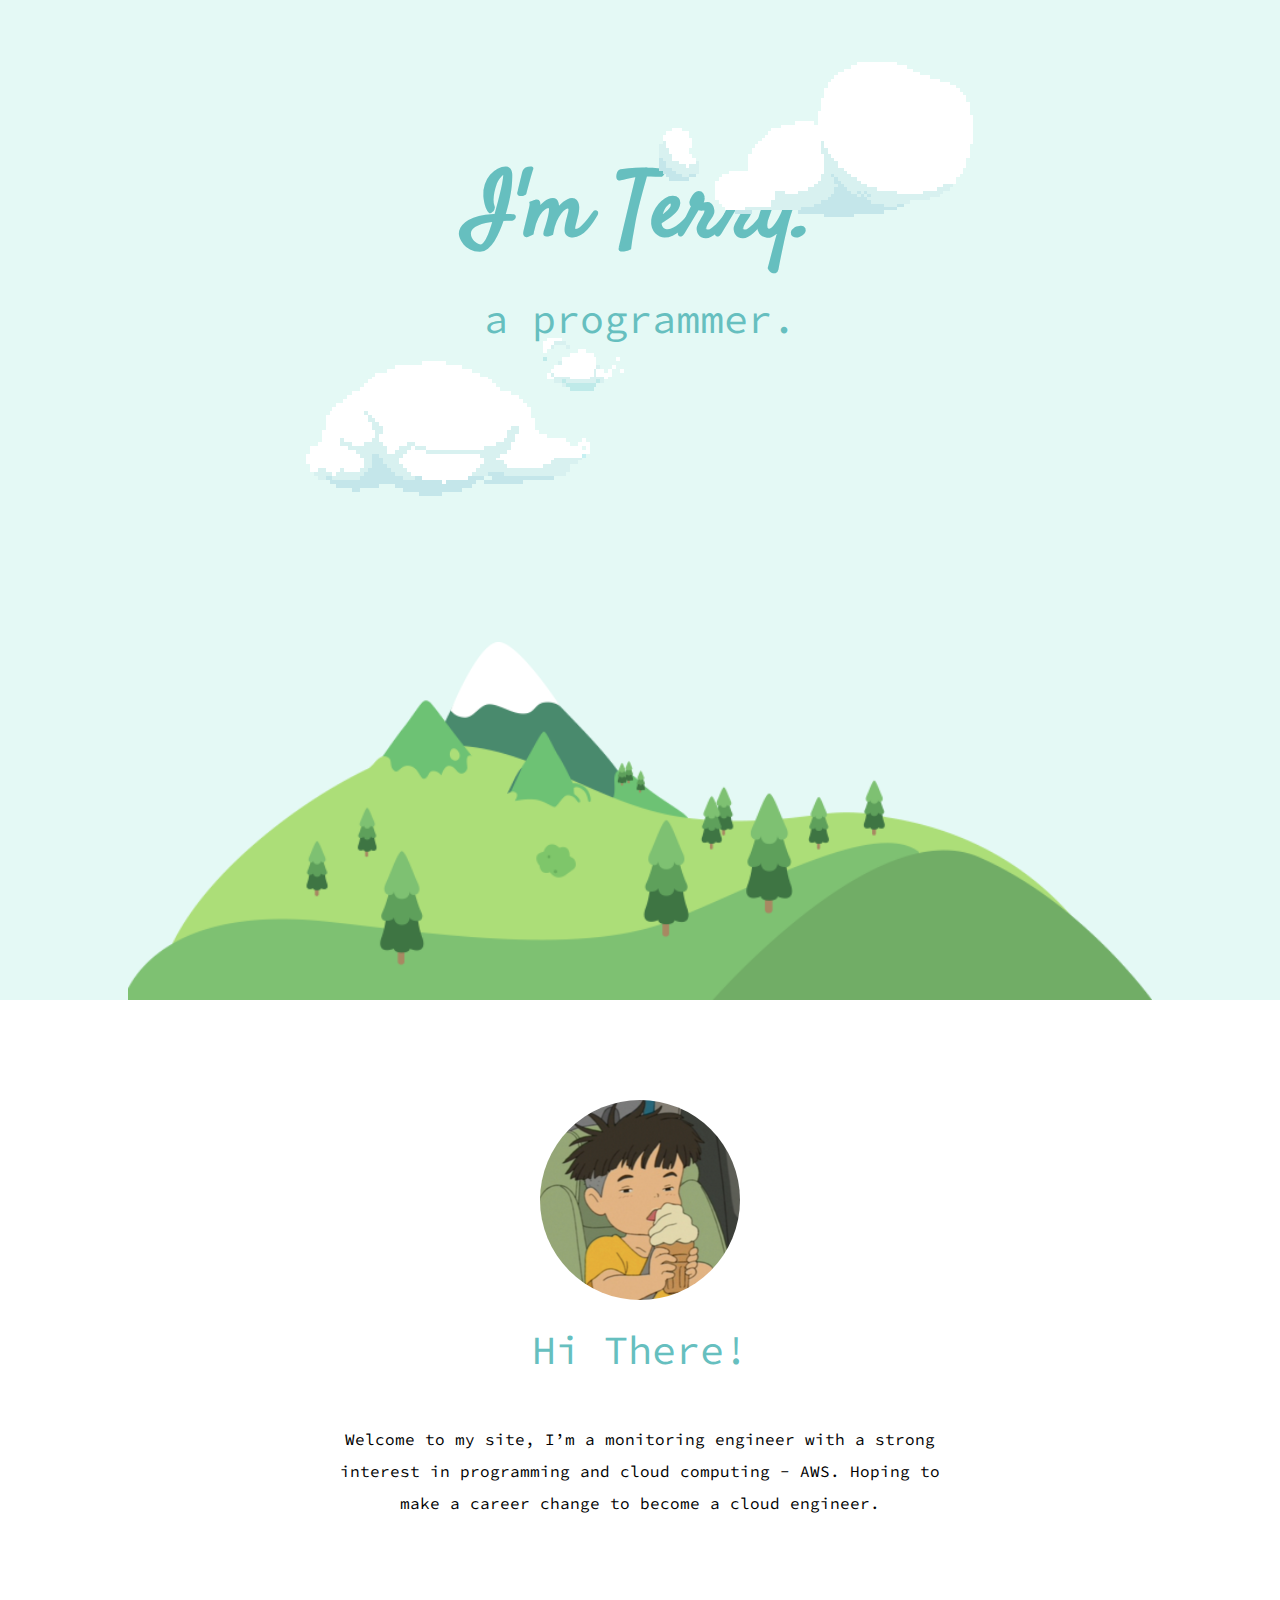
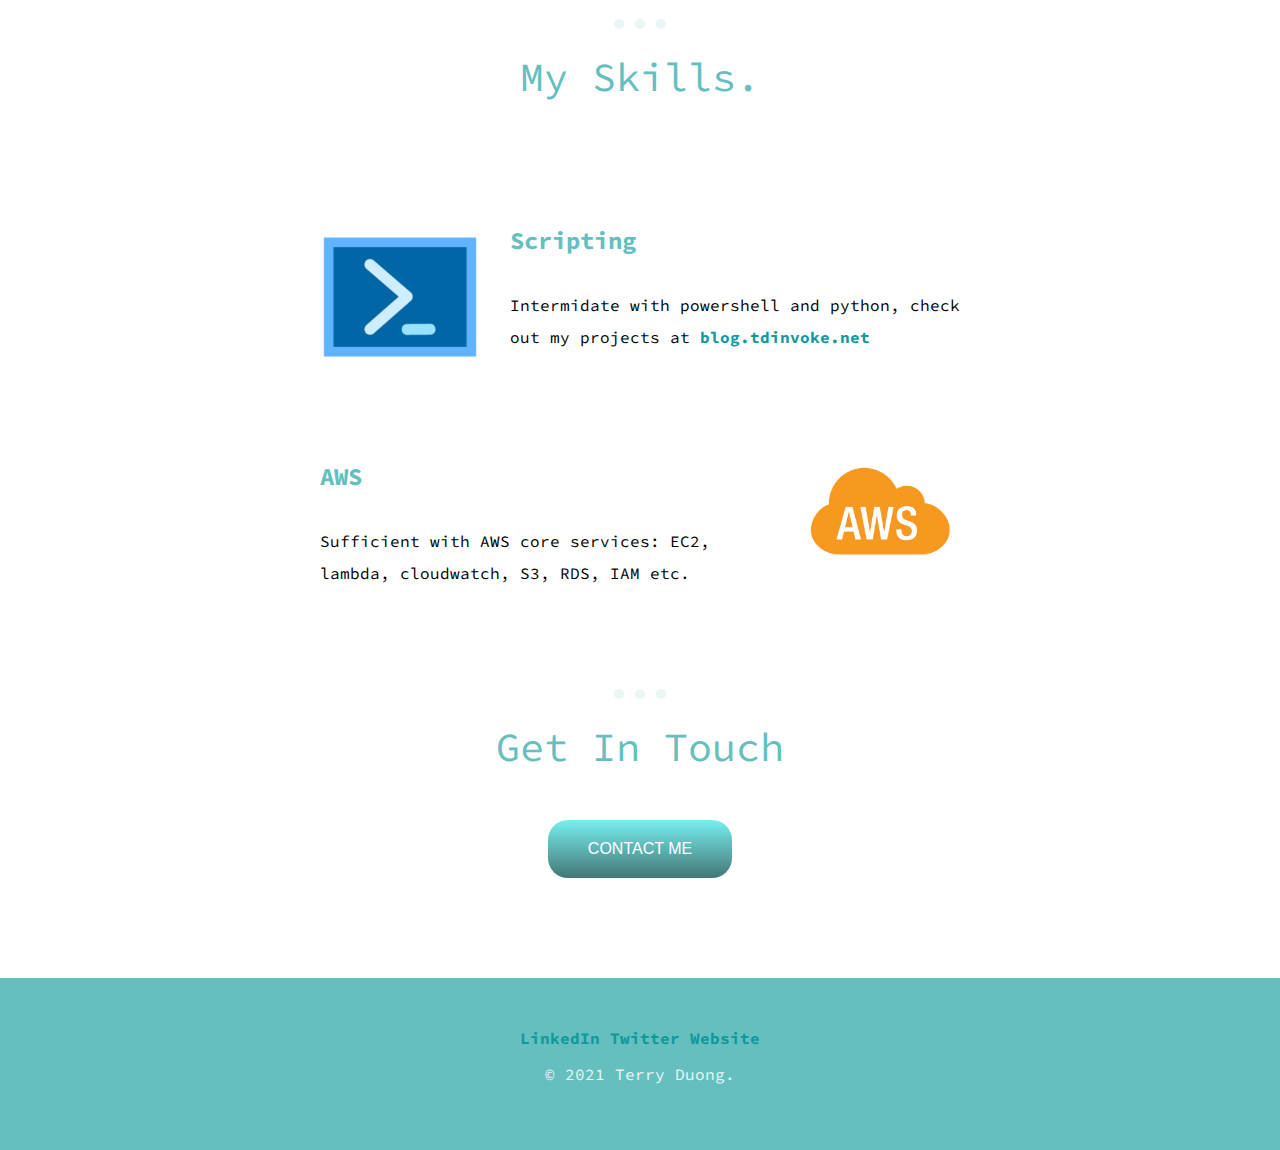
==== day-44/my_site/index.html @ 5d415780 "added day 41-44" ====
<!DOCTYPE html>
<html lang="en">

<head>
    <meta charset="UTF-8">
    <meta http-equiv="X-UA-Compatible" content="IE=edge">
    <meta name="viewport" content="width=device-width, initial-scale=1.0">
    <title>Terry Duong</title>
    <link rel="stylesheet" href="css/styles.css">
    <link rel="icon" href="img/tduong.ico" type="image/x-icon">
    <link rel="preconnect" href="https://fonts.gstatic.com">
    <link rel="preconnect" href="https://fonts.gstatic.com">
    <link href="https://fonts.googleapis.com/css2?family=Satisfy&family=Source+Code+Pro:wght@200&display=swap"
        rel="stylesheet">
</head>

<body>
    <div class="top-container">
        <img class="top-cloud" src="img/cloud_top.png" alt="cloud-img">
        <h1>I'm Terry.</h1>
        <h2>a programmer.</h2>
        <img class="bottom-cloud" src="img/cloud_bot.png" alt="cloud-img">
        <img class="mountain" src="img/mountain.png" alt="mountain-img">
    </div>
    <div class="mid-container">
        <div class="profile">
            <img class="round-img" src="img/tduong_logo.png" alt="profile image">
            <h2>Hi There!</h2>
            <p>Welcome to my site, I’m a monitoring engineer with a strong interest in programming and cloud computing - AWS. Hoping to make a career change to become a cloud engineer. 
            </p>
        </div>
        <hr>
        <div class="skills">
            <h2>My Skills.</h2>
            <div class="skill-row">
                <img class="script" src="img/script.png" alt="">
                <h3>Scripting</h3>
                <p>Intermidate with powershell and python, check out my projects at <a class="footer-link" href="https://blog.tdinvoke.net/">blog.tdinvoke.net</a></p>
            </div>
            <div class="skill-row">
                <img class="aws-logo" src="img/aws_logo.png" alt="">
                <h3>AWS</h3>
                <p>Sufficient with AWS core services: EC2, lambda, cloudwatch, S3, RDS, IAM etc.
                </p>
            </div>
        </div>
        <hr>
        <div class="contact-me">
            <h2>Get In Touch</h2>
            <a class="btn" href="mailto:tduong10101@gmail.com">CONTACT ME</a>
        </div>
    </div>


    <div class="bottom-container">
        <a class="footer-link" href="https://www.linkedin.com/in/terry-duong-a722b662/">LinkedIn</a>
        <a class="footer-link" href="https://twitter.com/Terry_Duong">Twitter</a>
        <a class="footer-link" href="https://blog.tdinvoke.net/">Website</a>
        <p>© 2021 Terry Duong.</p>
    </div>

</body>

</html>
---- day-44/my_site/css/styles.css ----
html {
    height: 100%;
}
body {
    margin:0;
    text-align:center;
    font-family: 'Source Code Pro', monospace;
    height: 100%;
}

h1 {
    font-size: 5.625rem;
    margin: 50px auto 0 auto;
    font-family: 'Satisfy', cursive;
    color: #66BFBF;
}
h2 {
    font-size: 2.5rem;
    margin-top: 0;
    color: #66BFBF;
    font-weight: normal;
    line-height: 2;
}
h3 {
    font-size: 1.5rem;
    color: #66BFBF;
}
.top-container {
    background-color: #e4f9f5;
    position: relative;
    padding-top: 100px;
    height: 100%;
}
.mid-container {
}
.bottom-cloud{
    position: absolute;
    left:300px;
    bottom:500px;
}
.bottom-container {
    background-color: #66BFBF;
    padding: 50px;
    margin: 100px auto 0 auto;
    color: #EAF6F6;
}
.top-cloud{
    position: absolute;
    right: 300px;
    top:50px;
}

.round-img {
    border-radius: 50%;
}

.mountain{
    margin: auto;
    position: absolute;
    left: 0; 
    bottom: 0; 
    right: 0;
    width: 80%;
}

.skill-row{
    width: 50%;
    margin: 100px auto 100px auto;
    text-align: left;
    line-height: 2;
}

.script{
    width: 25%;
    float: left;
    margin-right: 30px;
}

.aws-logo{
    width: 25%;
    float: right;
    margin-left: 30px;
}
.profile{
    width: 50%;
    margin: 100px auto 100px auto;
    line-height: 2;
}

hr {
    border: 0;
    border-top: 10px dotted;
    width: 4%;
    border-color: #EAF6F6;
}

.footer-link{
    color:#11999E;
    font-weight:bold;
    text-decoration: none;

}

.btn {
    background: #77EFEF;
    background-image: -webkit-linear-gradient(top, #77EFEF, #447676);
    background-image: -moz-linear-gradient(top, #77EFEF, #447676);
    background-image: -ms-linear-gradient(top, #77EFEF, #447676);
    background-image: -o-linear-gradient(top, #77EFEF, #447676);
    background-image: -webkit-gradient(to bottom, #77EFEF, #447676);
    -webkit-border-radius: 20px;
    -moz-border-radius: 20px;
    border-radius: 20px;
    color: #FFFFFF;
    font-family: Arial;
    font-size: 16px;
    font-weight: 100;
    padding: 20px 40px;
    text-decoration: none;
    display: inline-block;
    cursor: pointer;
    text-align: center;
}
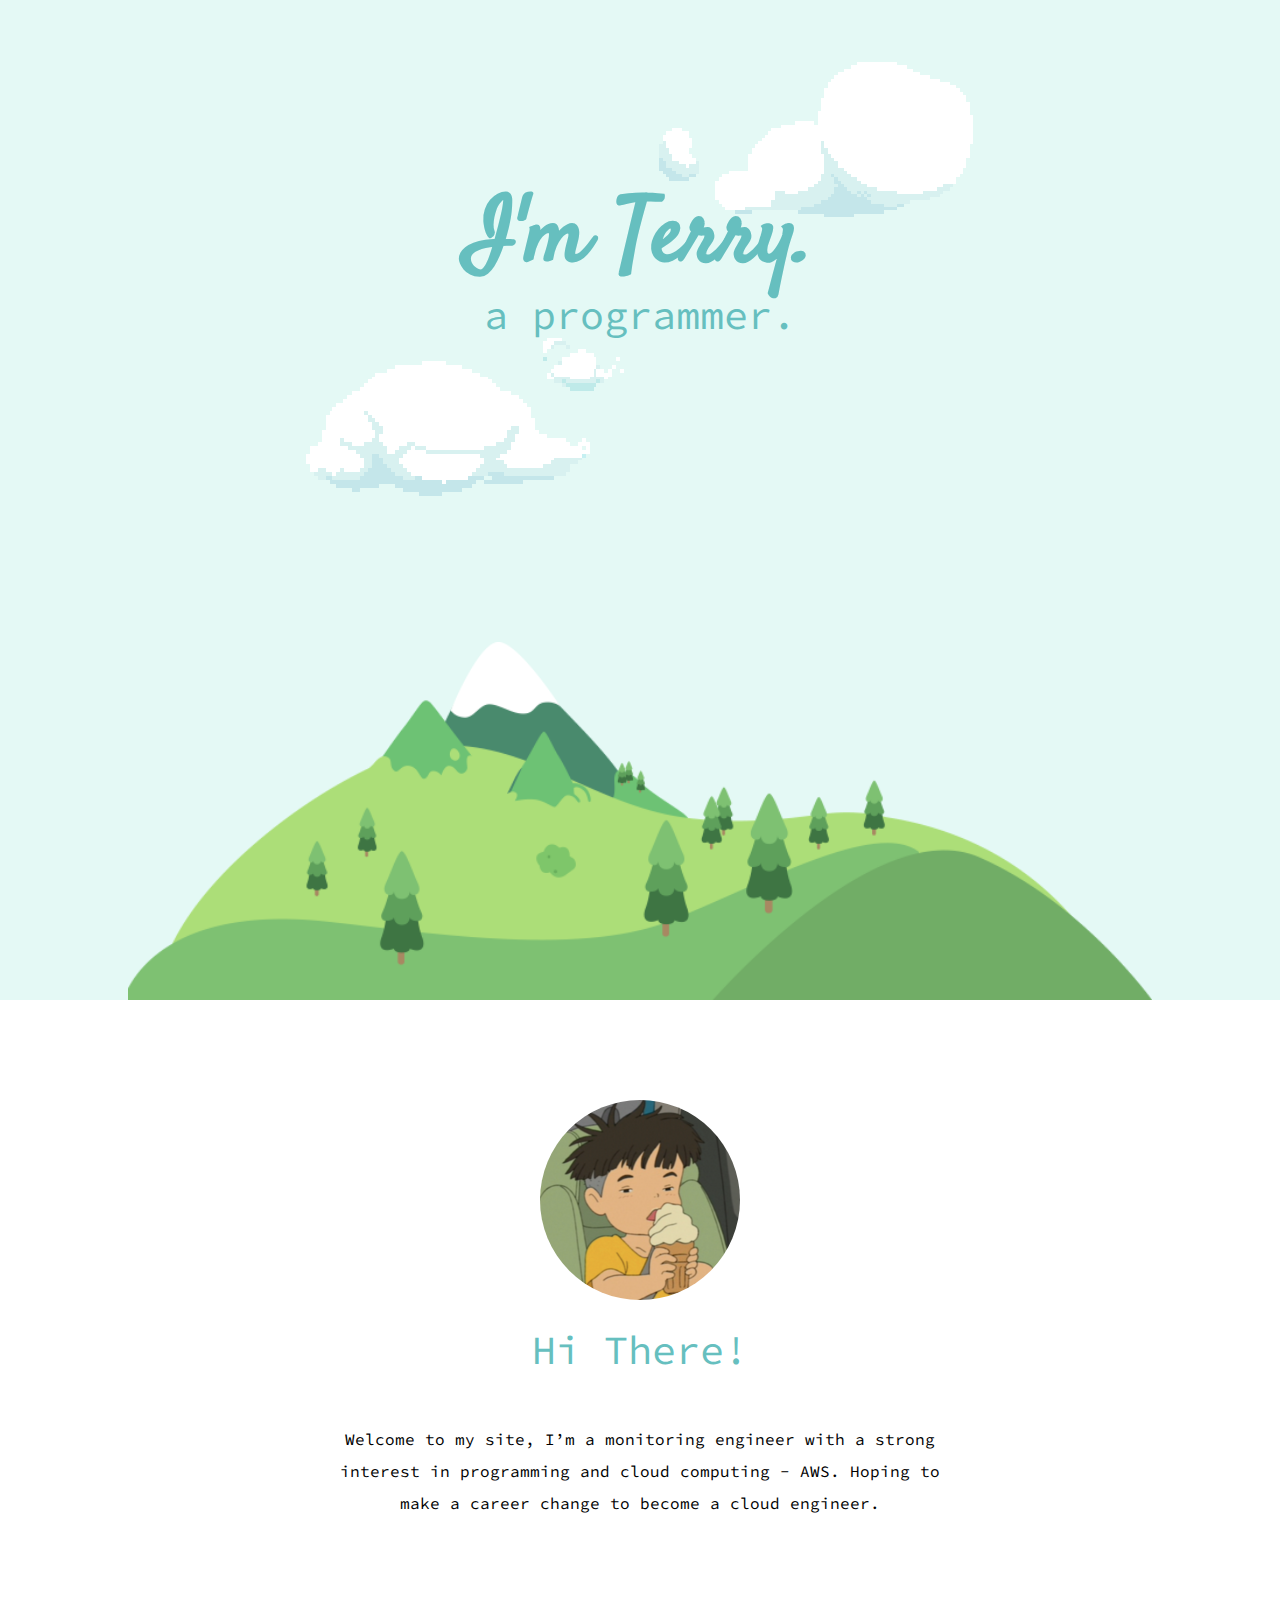
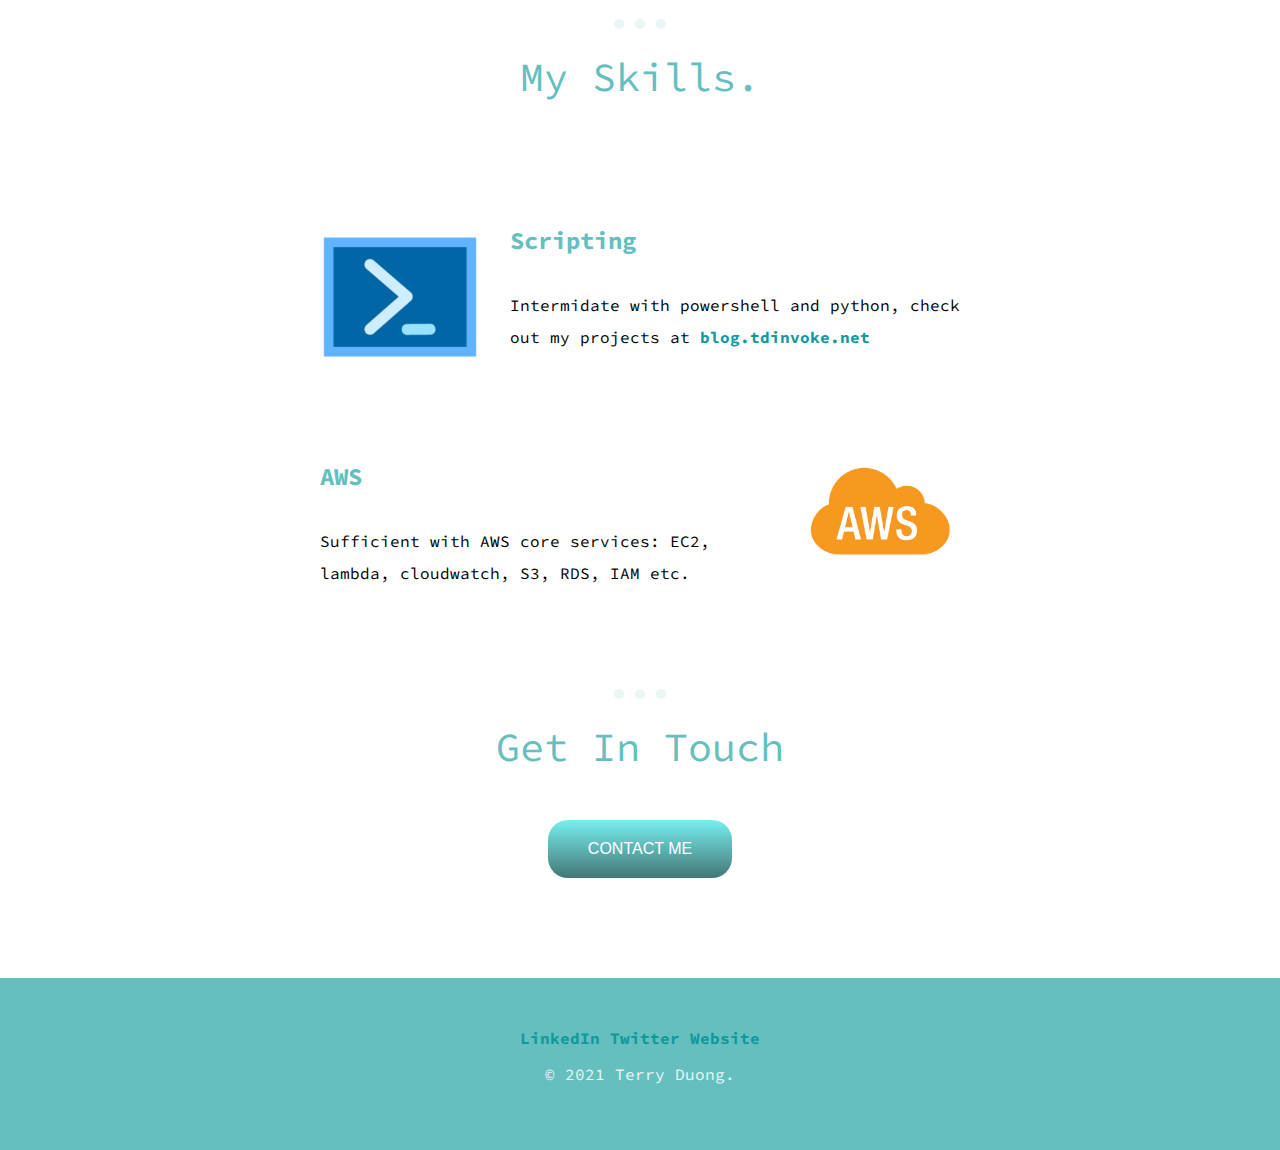
==== commit eff0eb5b: "fix title order" ====
--- a/day-44/my_site/index.html
+++ b/day-44/my_site/index.html
@@ -18,7 +18,7 @@
     <div class="top-container">
         <img class="top-cloud" src="img/cloud_top.png" alt="cloud-img">
         <h1>I'm Terry.</h1>
-        <h2>a programmer.</h2>
+        <h2 class="subtitle">a programmer.</h2>
         <img class="bottom-cloud" src="img/cloud_bot.png" alt="cloud-img">
         <img class="mountain" src="img/mountain.png" alt="mountain-img">
     </div>
--- a/day-44/my_site/css/styles.css
+++ b/day-44/my_site/css/styles.css
@@ -9,11 +9,19 @@
 }
 
 h1 {
+    position: absolute;
+    margin-left: auto;
+    margin-right: auto;
+    left: 0;
+    right: 0;
+    padding-top: 25px;
+    text-align: center;
     font-size: 5.625rem;
     margin: 50px auto 0 auto;
     font-family: 'Satisfy', cursive;
     color: #66BFBF;
 }
+
 h2 {
     font-size: 2.5rem;
     margin-top: 0;
@@ -21,6 +29,17 @@
     font-weight: normal;
     line-height: 2;
 }
+
+.subtitle {
+    position: absolute;
+    margin-left: auto;
+    margin-right: auto;
+    left: 0;
+    right: 0;
+    padding-top: 175px;
+    text-align: center;
+}
+
 h3 {
     font-size: 1.5rem;
     color: #66BFBF;
